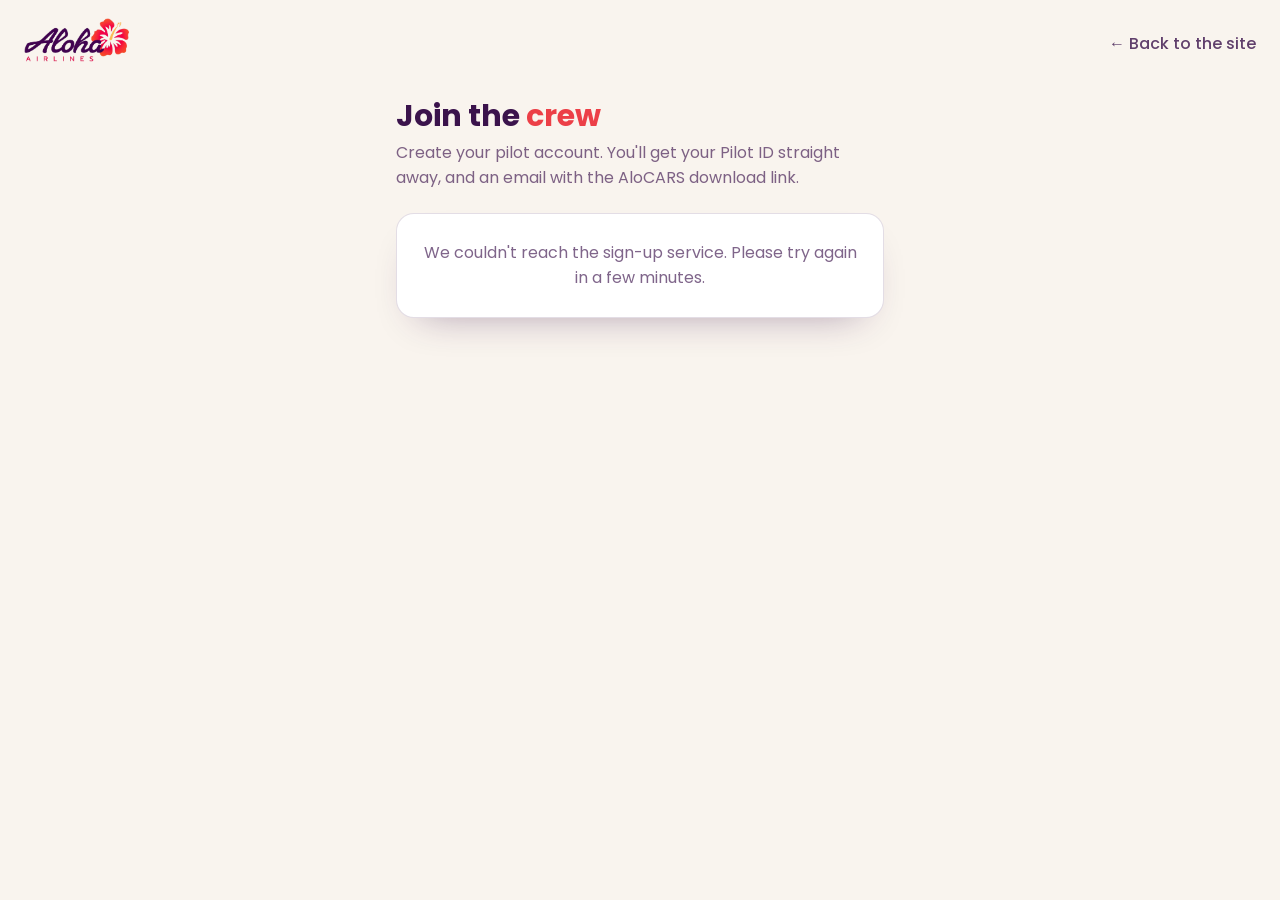
==== join/index.html @ 42bc6cd6 "Add the pilot sign-up page at /join/ (AloCARS accounts) Co-Authored-By: Claude Opus 5.5 <noreply@ant" ====
<!DOCTYPE html>
<html lang="en">
<head>
  <meta charset="UTF-8">
  <meta name="viewport" content="width=device-width, initial-scale=1.0">
  <title>Join Aloha Airlines Virtual</title>
  <meta name="description" content="Create your Aloha Airlines Virtual pilot account and get AloCARS.">
  <meta name="theme-color" content="#2b123d">
  <meta name="robots" content="noindex">
  <link rel="icon" type="image/x-icon" href="../Favicon.ico">
  <link rel="preconnect" href="https://fonts.googleapis.com">
  <link rel="preconnect" href="https://fonts.gstatic.com" crossorigin>
  <link href="https://fonts.googleapis.com/css2?family=Poppins:wght@300;400;500;600;700&display=swap" rel="stylesheet">
  <!-- New pilot sign-up for flyalohava.com/join/. It talks to the AloCARS server (acars.flyalohava.com),
       which creates the account, gives the Pilot ID and emails it with the AloCARS download link.
       Staff open or close sign-ups in the AloCARS console: Settings, Airline, New pilot sign-ups. -->
  <style>
    :root { --bg: #F9F4EE; --ink: #3B134C; --red: #EC3F47; --card: #fff; --line: rgba(59, 19, 76, .14); --muted: rgba(59, 19, 76, .65); --ok: #1f8a4c; }
    * { margin: 0; padding: 0; box-sizing: border-box; }
    body { font-family: 'Poppins', sans-serif; color: var(--ink); background: var(--bg); line-height: 1.6; min-height: 100vh; }
    .top { display: flex; align-items: center; justify-content: space-between; padding: 18px 24px; }
    .top img { height: 44px; width: auto; }
    .top a.back { color: var(--ink); text-decoration: none; font-weight: 500; opacity: .8; }
    .top a.back:hover { opacity: 1; }
    main { max-width: 520px; margin: 10px auto 60px; padding: 0 16px; }
    h1 { font-size: 30px; line-height: 1.2; margin-bottom: 6px; }
    h1 span { color: var(--red); }
    .lead { color: var(--muted); margin-bottom: 22px; }
    .card { background: var(--card); border-radius: 18px; padding: 26px; box-shadow: 0 18px 40px -24px rgba(59, 19, 76, .45); border: 1px solid var(--line); }
    label { display: block; font-weight: 600; font-size: 14px; margin-bottom: 14px; }
    input, select { display: block; width: 100%; margin-top: 6px; padding: 11px 13px; font: inherit; font-weight: 400; color: var(--ink);
      background: #fff; border: 1px solid var(--line); border-radius: 10px; }
    input:focus, select:focus { outline: 2px solid var(--red); outline-offset: 1px; border-color: transparent; }
    .row { display: grid; grid-template-columns: 1fr 1fr; gap: 12px; }
    @media (max-width: 480px) { .row { grid-template-columns: 1fr; } h1 { font-size: 26px; } .card { padding: 20px; } }
    .hint { font-weight: 400; font-size: 12px; color: var(--muted); }
    .hp { position: absolute; left: -9999px; width: 1px; height: 1px; overflow: hidden; }
    button, .btn { display: inline-block; width: 100%; padding: 13px 18px; border: 0; border-radius: 999px; background: var(--red); color: #fff;
      font: inherit; font-weight: 600; cursor: pointer; text-align: center; text-decoration: none; transition: transform .15s, box-shadow .15s; }
    button:hover, .btn:hover { transform: translateY(-1px); box-shadow: 0 10px 22px -12px var(--red); }
    button:disabled { opacity: .6; cursor: wait; transform: none; box-shadow: none; }
    .err { color: var(--red); font-size: 14px; min-height: 22px; margin: 4px 0 10px; }
    .note { text-align: center; color: var(--muted); }
    .pid { font-size: 34px; font-weight: 700; letter-spacing: .04em; text-align: center; margin: 8px 0; color: var(--ink); }
    .done h2 { text-align: center; margin-bottom: 4px; }
    .steps { margin: 18px 0; padding-left: 20px; }
    .steps li { margin-bottom: 6px; }
    .small { font-size: 12px; color: var(--muted); margin-top: 14px; text-align: center; }
    [hidden] { display: none !important; }
  </style>
</head>
<body>
  <header class="top">
    <a href="../"><img src="../Logo.png" alt="Aloha Airlines Virtual"></a>
    <a class="back" href="../">← Back to the site</a>
  </header>
  <main>
    <h1>Join the <span>crew</span></h1>
    <p class="lead">Create your pilot account. You'll get your Pilot ID straight away, and an email with the AloCARS download link.</p>

    <div class="card">
      <p class="note" id="loading">Loading…</p>
      <p class="note" id="closed" hidden>New pilot sign-ups are closed right now. Please check back later, or ask us on Discord.</p>

      <form id="join" hidden autocomplete="on">
        <label>Full name <span class="hint">as on your VATSIM account</span><input name="name" autocomplete="name" required maxlength="80"></label>
        <label>Email<input name="email" type="email" autocomplete="email" required maxlength="120"></label>
        <div class="row">
          <label>Password<input name="password" type="password" autocomplete="new-password" required minlength="8"></label>
          <label>Confirm password<input name="confirm" type="password" autocomplete="new-password" required minlength="8"></label>
        </div>
        <label>Home base<select name="home" id="home" required></select></label>
        <label class="hp" aria-hidden="true">Website<input name="website" tabindex="-1" autocomplete="off"></label>
        <div class="err" id="err" role="alert"></div>
        <button id="go">Create my account</button>
        <p class="small">At least 8 characters for the password. You can sign in to AloCARS with your Pilot ID or your email.</p>
      </form>

      <div class="done" id="done" hidden>
        <h2>Welcome aboard!</h2>
        <p class="note">Your Pilot ID is</p>
        <div class="pid" id="pid"></div>
        <p class="note" id="mailnote"></p>
        <ol class="steps">
          <li>Download and install AloCARS.</li>
          <li>Sign in with your Pilot ID (or email) and the password you just chose.</li>
          <li>Book your first flight and fly the Spirit of Aloha.</li>
        </ol>
        <a class="btn" id="dl" href="https://acars.flyalohava.com/download">Download AloCARS</a>
      </div>
    </div>
  </main>

  <script>
    'use strict';
    const API = 'https://acars.flyalohava.com';
    const $ = s => document.querySelector(s);
    const esc = s => String(s ?? '').replace(/[&<>"']/g, c => ({ '&': '&amp;', '<': '&lt;', '>': '&gt;', '"': '&quot;', "'": '&#39;' }[c]));
    async function call(method, path, body) {
      const res = await fetch(API + path, { method, headers: { 'Content-Type': 'application/json' }, body: body && JSON.stringify(body) });
      const data = await res.json().catch(() => ({}));
      if (!res.ok) throw new Error(data.error || 'Something went wrong. Please try again.');
      return data;
    }
    (async () => {
      const info = await call('GET', '/api/signup');
      $('#loading').hidden = true;
      if (info.downloadUrl) $('#dl').href = info.downloadUrl;
      if (!info.open) { $('#closed').hidden = false; return; }
      const bases = [...info.bases].sort((a, b) => a.icao.localeCompare(b.icao));
      $('#home').innerHTML = bases.map(b => `<option value="${esc(b.icao)}">${esc(b.icao)} · ${esc(b.name)}</option>`).join('');
      $('#join').hidden = false;
    })().catch(() => { $('#loading').hidden = true; $('#closed').textContent = "We couldn't reach the sign-up service. Please try again in a few minutes."; $('#closed').hidden = false; });

    $('#join').addEventListener('submit', async e => {
      e.preventDefault();
      const f = Object.fromEntries(new FormData(e.target));
      $('#err').textContent = '';
      if (f.password !== f.confirm) { $('#err').textContent = "The passwords don't match."; return; }
      $('#go').disabled = true; $('#go').textContent = 'Creating your account…';
      try {
        const r = await call('POST', '/api/auth/register', { name: f.name, email: f.email, password: f.password, home: f.home, website: f.website });
        $('#pid').textContent = r.id;
        $('#mailnote').textContent = r.emailed ? `We've also emailed it to ${f.email}, with the download link.` : 'Write it down. You can also sign in with your email address.';
        $('#join').hidden = true; $('#done').hidden = false;
        window.scrollTo({ top: 0, behavior: 'smooth' });
      } catch (err) {
        $('#err').textContent = err.message;
        $('#go').disabled = false; $('#go').textContent = 'Create my account';
      }
    });
  </script>
</body>
</html>
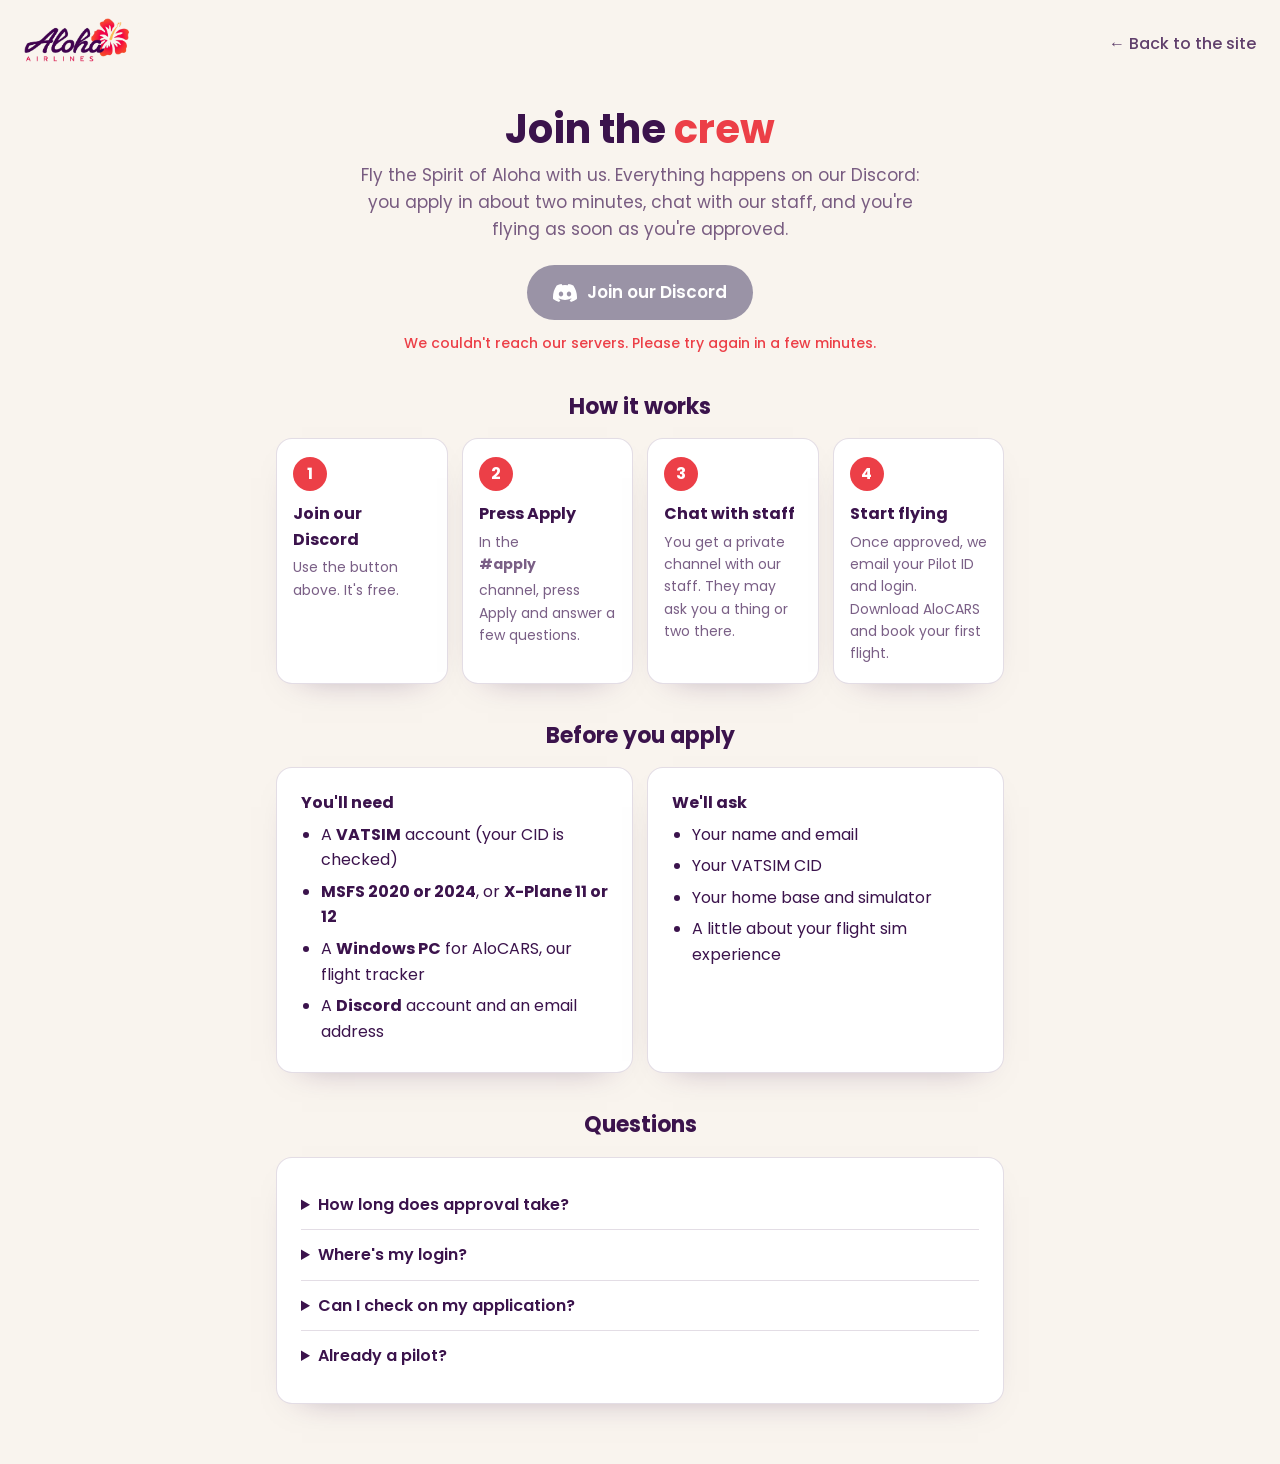
==== commit 31a5f9fe: "Join buttons go to the joining page; /join/ is now the Discord application landing page Co-Authored-" ====
--- a/join/index.html
+++ b/join/index.html
@@ -4,49 +4,54 @@
   <meta charset="UTF-8">
   <meta name="viewport" content="width=device-width, initial-scale=1.0">
   <title>Join Aloha Airlines Virtual</title>
-  <meta name="description" content="Create your Aloha Airlines Virtual pilot account and get AloCARS.">
+  <meta name="description" content="Fly with Aloha Airlines Virtual: join our Discord, apply in two minutes, and get your Pilot ID and AloCARS login.">
   <meta name="theme-color" content="#2b123d">
-  <meta name="robots" content="noindex">
   <link rel="icon" type="image/x-icon" href="../Favicon.ico">
   <link rel="preconnect" href="https://fonts.googleapis.com">
   <link rel="preconnect" href="https://fonts.gstatic.com" crossorigin>
   <link href="https://fonts.googleapis.com/css2?family=Poppins:wght@300;400;500;600;700&display=swap" rel="stylesheet">
-  <!-- New pilot sign-up for flyalohava.com/join/. It talks to the AloCARS server (acars.flyalohava.com),
-       which creates the account, gives the Pilot ID and emails it with the AloCARS download link.
-       Staff open or close sign-ups in the AloCARS console: Settings, Airline, New pilot sign-ups. -->
+  <!-- Joining landing page for flyalohava.com/join/. New pilots apply on the airline's Discord: the AloCARS Sync bot
+       takes the application, opens a private chat with staff, and on approval creates the AloCARS account and emails
+       the login. The Discord invite and whether applications are open come from the AloCARS server
+       (acars.flyalohava.com/api/signup); staff set both in the AloCARS console (Applications > Setup, Settings > Airline). -->
   <style>
-    :root { --bg: #F9F4EE; --ink: #3B134C; --red: #EC3F47; --card: #fff; --line: rgba(59, 19, 76, .14); --muted: rgba(59, 19, 76, .65); --ok: #1f8a4c; }
+    :root { --bg: #F9F4EE; --ink: #3B134C; --red: #EC3F47; --card: #fff; --line: rgba(59, 19, 76, .14); --muted: rgba(59, 19, 76, .68); --discord: #5865F2; }
     * { margin: 0; padding: 0; box-sizing: border-box; }
     body { font-family: 'Poppins', sans-serif; color: var(--ink); background: var(--bg); line-height: 1.6; min-height: 100vh; }
     .top { display: flex; align-items: center; justify-content: space-between; padding: 18px 24px; }
     .top img { height: 44px; width: auto; }
     .top a.back { color: var(--ink); text-decoration: none; font-weight: 500; opacity: .8; }
     .top a.back:hover { opacity: 1; }
-    main { max-width: 520px; margin: 10px auto 60px; padding: 0 16px; }
-    h1 { font-size: 30px; line-height: 1.2; margin-bottom: 6px; }
+    main { max-width: 760px; margin: 10px auto 60px; padding: 0 16px; }
+    .hero { text-align: center; margin: 18px 0 28px; }
+    h1 { font-size: 40px; line-height: 1.15; margin-bottom: 10px; }
     h1 span { color: var(--red); }
-    .lead { color: var(--muted); margin-bottom: 22px; }
-    .card { background: var(--card); border-radius: 18px; padding: 26px; box-shadow: 0 18px 40px -24px rgba(59, 19, 76, .45); border: 1px solid var(--line); }
-    label { display: block; font-weight: 600; font-size: 14px; margin-bottom: 14px; }
-    input, select { display: block; width: 100%; margin-top: 6px; padding: 11px 13px; font: inherit; font-weight: 400; color: var(--ink);
-      background: #fff; border: 1px solid var(--line); border-radius: 10px; }
-    input:focus, select:focus { outline: 2px solid var(--red); outline-offset: 1px; border-color: transparent; }
-    .row { display: grid; grid-template-columns: 1fr 1fr; gap: 12px; }
-    @media (max-width: 480px) { .row { grid-template-columns: 1fr; } h1 { font-size: 26px; } .card { padding: 20px; } }
-    .hint { font-weight: 400; font-size: 12px; color: var(--muted); }
-    .hp { position: absolute; left: -9999px; width: 1px; height: 1px; overflow: hidden; }
-    button, .btn { display: inline-block; width: 100%; padding: 13px 18px; border: 0; border-radius: 999px; background: var(--red); color: #fff;
-      font: inherit; font-weight: 600; cursor: pointer; text-align: center; text-decoration: none; transition: transform .15s, box-shadow .15s; }
-    button:hover, .btn:hover { transform: translateY(-1px); box-shadow: 0 10px 22px -12px var(--red); }
-    button:disabled { opacity: .6; cursor: wait; transform: none; box-shadow: none; }
-    .err { color: var(--red); font-size: 14px; min-height: 22px; margin: 4px 0 10px; }
-    .note { text-align: center; color: var(--muted); }
-    .pid { font-size: 34px; font-weight: 700; letter-spacing: .04em; text-align: center; margin: 8px 0; color: var(--ink); }
-    .done h2 { text-align: center; margin-bottom: 4px; }
-    .steps { margin: 18px 0; padding-left: 20px; }
-    .steps li { margin-bottom: 6px; }
-    .small { font-size: 12px; color: var(--muted); margin-top: 14px; text-align: center; }
-    [hidden] { display: none !important; }
+    .lead { color: var(--muted); max-width: 560px; margin: 0 auto 22px; font-size: 17px; }
+    .cta { display: inline-flex; align-items: center; gap: 10px; padding: 14px 26px; border-radius: 999px; background: var(--discord); color: #fff; font-weight: 600; font-size: 17px;
+      text-decoration: none; transition: transform .15s, box-shadow .15s; }
+    .cta:hover { transform: translateY(-1px); box-shadow: 0 12px 26px -12px var(--discord); }
+    .cta svg { width: 24px; height: 24px; fill: currentColor; }
+    .cta[aria-disabled="true"] { background: #9a93a6; pointer-events: none; }
+    .status { margin-top: 12px; font-size: 14px; color: var(--muted); min-height: 22px; }
+    .status.closed { color: var(--red); font-weight: 500; }
+    h2 { font-size: 22px; margin: 34px 0 14px; text-align: center; }
+    .steps { display: grid; grid-template-columns: repeat(4, 1fr); gap: 14px; counter-reset: step; }
+    .step { background: var(--card); border: 1px solid var(--line); border-radius: 16px; padding: 18px 16px; box-shadow: 0 14px 34px -26px rgba(59, 19, 76, .5); }
+    .step::before { counter-increment: step; content: counter(step); display: grid; place-items: center; width: 34px; height: 34px; border-radius: 50%;
+      background: var(--red); color: #fff; font-weight: 700; margin-bottom: 10px; }
+    .step b { display: block; margin-bottom: 4px; }
+    .step p { font-size: 14px; color: var(--muted); }
+    .card { background: var(--card); border: 1px solid var(--line); border-radius: 16px; padding: 22px 24px; box-shadow: 0 14px 34px -26px rgba(59, 19, 76, .5); }
+    .card ul { padding-left: 20px; }
+    .card li { margin: 6px 0; }
+    .two { display: grid; grid-template-columns: 1fr 1fr; gap: 14px; }
+    .small { font-size: 13px; color: var(--muted); }
+    .faq details { border-bottom: 1px solid var(--line); padding: 12px 0; }
+    .faq details:last-child { border-bottom: 0; }
+    .faq summary { cursor: pointer; font-weight: 600; }
+    .faq p { margin-top: 8px; color: var(--muted); font-size: 15px; }
+    @media (max-width: 720px) { .steps { grid-template-columns: 1fr 1fr; } .two { grid-template-columns: 1fr; } h1 { font-size: 32px; } }
+    @media (max-width: 420px) { .steps { grid-template-columns: 1fr; } }
   </style>
 </head>
 <body>
@@ -55,80 +60,62 @@
     <a class="back" href="../">← Back to the site</a>
   </header>
   <main>
-    <h1>Join the <span>crew</span></h1>
-    <p class="lead">Create your pilot account. You'll get your Pilot ID straight away, and an email with the AloCARS download link.</p>
+    <section class="hero">
+      <h1>Join the <span>crew</span></h1>
+      <p class="lead">Fly the Spirit of Aloha with us. Everything happens on our Discord: you apply in about two minutes, chat with our staff, and you're flying as soon as you're approved.</p>
+      <a class="cta" id="join" href="#" aria-disabled="true">
+        <svg viewBox="0 0 24 24" aria-hidden="true"><path d="M20.3 4.4A19.8 19.8 0 0 0 15.4 3l-.6 1.3a18.4 18.4 0 0 0-5.6 0L8.6 3a19.7 19.7 0 0 0-4.9 1.5C.6 9.1-.3 13.6.1 18.1a19.9 19.9 0 0 0 6 3l1.3-2.1a12.9 12.9 0 0 1-2-1l.5-.4a14.2 14.2 0 0 0 12.2 0l.5.4c-.6.4-1.3.7-2 1l1.3 2.1a19.8 19.8 0 0 0 6-3c.5-5.2-.9-9.7-3.6-13.7ZM8 15.4c-1.2 0-2.2-1.1-2.2-2.4S6.8 10.6 8 10.6s2.2 1.1 2.2 2.4-1 2.4-2.2 2.4Zm8 0c-1.2 0-2.2-1.1-2.2-2.4s1-2.4 2.2-2.4 2.2 1.1 2.2 2.4-1 2.4-2.2 2.4Z"/></svg>
+        <span id="join-text">Join our Discord</span>
+      </a>
+      <div class="status" id="status">Loading…</div>
+    </section>
 
-    <div class="card">
-      <p class="note" id="loading">Loading…</p>
-      <p class="note" id="closed" hidden>New pilot sign-ups are closed right now. Please check back later, or ask us on Discord.</p>
+    <h2>How it works</h2>
+    <div class="steps">
+      <div class="step"><b>Join our Discord</b><p>Use the button above. It's free.</p></div>
+      <div class="step"><b>Press Apply</b><p>In the <b>#apply</b> channel, press Apply and answer a few questions.</p></div>
+      <div class="step"><b>Chat with staff</b><p>You get a private channel with our staff. They may ask you a thing or two there.</p></div>
+      <div class="step"><b>Start flying</b><p>Once approved, we email your Pilot ID and login. Download AloCARS and book your first flight.</p></div>
+    </div>
 
-      <form id="join" hidden autocomplete="on">
-        <label>Full name <span class="hint">as on your VATSIM account</span><input name="name" autocomplete="name" required maxlength="80"></label>
-        <label>Email<input name="email" type="email" autocomplete="email" required maxlength="120"></label>
-        <div class="row">
-          <label>Password<input name="password" type="password" autocomplete="new-password" required minlength="8"></label>
-          <label>Confirm password<input name="confirm" type="password" autocomplete="new-password" required minlength="8"></label>
-        </div>
-        <label>Home base<select name="home" id="home" required></select></label>
-        <label class="hp" aria-hidden="true">Website<input name="website" tabindex="-1" autocomplete="off"></label>
-        <div class="err" id="err" role="alert"></div>
-        <button id="go">Create my account</button>
-        <p class="small">At least 8 characters for the password. You can sign in to AloCARS with your Pilot ID or your email.</p>
-      </form>
+    <h2>Before you apply</h2>
+    <div class="two">
+      <div class="card"><b>You'll need</b>
+        <ul>
+          <li>A <b>VATSIM</b> account (your CID is checked)</li>
+          <li><b>MSFS 2020 or 2024</b>, or <b>X-Plane 11 or 12</b></li>
+          <li>A <b>Windows PC</b> for AloCARS, our flight tracker</li>
+          <li>A <b>Discord</b> account and an email address</li>
+        </ul></div>
+      <div class="card"><b>We'll ask</b>
+        <ul>
+          <li>Your name and email</li>
+          <li>Your VATSIM CID</li>
+          <li>Your home base and simulator</li>
+          <li>A little about your flight sim experience</li>
+        </ul></div>
+    </div>
 
-      <div class="done" id="done" hidden>
-        <h2>Welcome aboard!</h2>
-        <p class="note">Your Pilot ID is</p>
-        <div class="pid" id="pid"></div>
-        <p class="note" id="mailnote"></p>
-        <ol class="steps">
-          <li>Download and install AloCARS.</li>
-          <li>Sign in with your Pilot ID (or email) and the password you just chose.</li>
-          <li>Book your first flight and fly the Spirit of Aloha.</li>
-        </ol>
-        <a class="btn" id="dl" href="https://acars.flyalohava.com/download">Download AloCARS</a>
-      </div>
+    <h2>Questions</h2>
+    <div class="card faq">
+      <details><summary>How long does approval take?</summary><p>Usually a day or two. Staff reply in your private channel, and you'll get a Discord notification when they do.</p></details>
+      <details><summary>Where's my login?</summary><p>When you're approved, we email your Pilot ID and password, and the bot posts your Pilot ID in your channel. Check your spam folder if the email doesn't show up.</p></details>
+      <details><summary>Can I check on my application?</summary><p>Yes. In <b>#apply</b>, press <b>Check my application</b> any time.</p></details>
+      <details><summary>Already a pilot?</summary><p><a href="https://acars.flyalohava.com/download">Download AloCARS</a> and sign in with your Pilot ID or email.</p></details>
     </div>
   </main>
 
   <script>
     'use strict';
     const API = 'https://acars.flyalohava.com';
-    const $ = s => document.querySelector(s);
-    const esc = s => String(s ?? '').replace(/[&<>"']/g, c => ({ '&': '&amp;', '<': '&lt;', '>': '&gt;', '"': '&quot;', "'": '&#39;' }[c]));
-    async function call(method, path, body) {
-      const res = await fetch(API + path, { method, headers: { 'Content-Type': 'application/json' }, body: body && JSON.stringify(body) });
-      const data = await res.json().catch(() => ({}));
-      if (!res.ok) throw new Error(data.error || 'Something went wrong. Please try again.');
-      return data;
-    }
-    (async () => {
-      const info = await call('GET', '/api/signup');
-      $('#loading').hidden = true;
-      if (info.downloadUrl) $('#dl').href = info.downloadUrl;
-      if (!info.open) { $('#closed').hidden = false; return; }
-      const bases = [...info.bases].sort((a, b) => a.icao.localeCompare(b.icao));
-      $('#home').innerHTML = bases.map(b => `<option value="${esc(b.icao)}">${esc(b.icao)} · ${esc(b.name)}</option>`).join('');
-      $('#join').hidden = false;
-    })().catch(() => { $('#loading').hidden = true; $('#closed').textContent = "We couldn't reach the sign-up service. Please try again in a few minutes."; $('#closed').hidden = false; });
-
-    $('#join').addEventListener('submit', async e => {
-      e.preventDefault();
-      const f = Object.fromEntries(new FormData(e.target));
-      $('#err').textContent = '';
-      if (f.password !== f.confirm) { $('#err').textContent = "The passwords don't match."; return; }
-      $('#go').disabled = true; $('#go').textContent = 'Creating your account…';
-      try {
-        const r = await call('POST', '/api/auth/register', { name: f.name, email: f.email, password: f.password, home: f.home, website: f.website });
-        $('#pid').textContent = r.id;
-        $('#mailnote').textContent = r.emailed ? `We've also emailed it to ${f.email}, with the download link.` : 'Write it down. You can also sign in with your email address.';
-        $('#join').hidden = true; $('#done').hidden = false;
-        window.scrollTo({ top: 0, behavior: 'smooth' });
-      } catch (err) {
-        $('#err').textContent = err.message;
-        $('#go').disabled = false; $('#go').textContent = 'Create my account';
-      }
-    });
+    const join = document.getElementById('join'), status = document.getElementById('status');
+    const show = (msg, closed) => { status.textContent = msg; status.classList.toggle('closed', !!closed); };
+    fetch(API + '/api/signup').then(r => r.json()).then(info => {
+      if (info.discordUrl) { join.href = info.discordUrl; join.setAttribute('aria-disabled', 'false'); join.target = '_blank'; join.rel = 'noopener'; }
+      if (!info.open) show('Applications are closed right now. You can still join our Discord and say aloha.', true);
+      else if (!info.discordUrl) show("Our Discord link isn't ready yet. Please check back soon.", true);
+      else show('Applications are open. See you on Discord!');
+    }).catch(() => show("We couldn't reach our servers. Please try again in a few minutes.", true));
   </script>
 </body>
 </html>
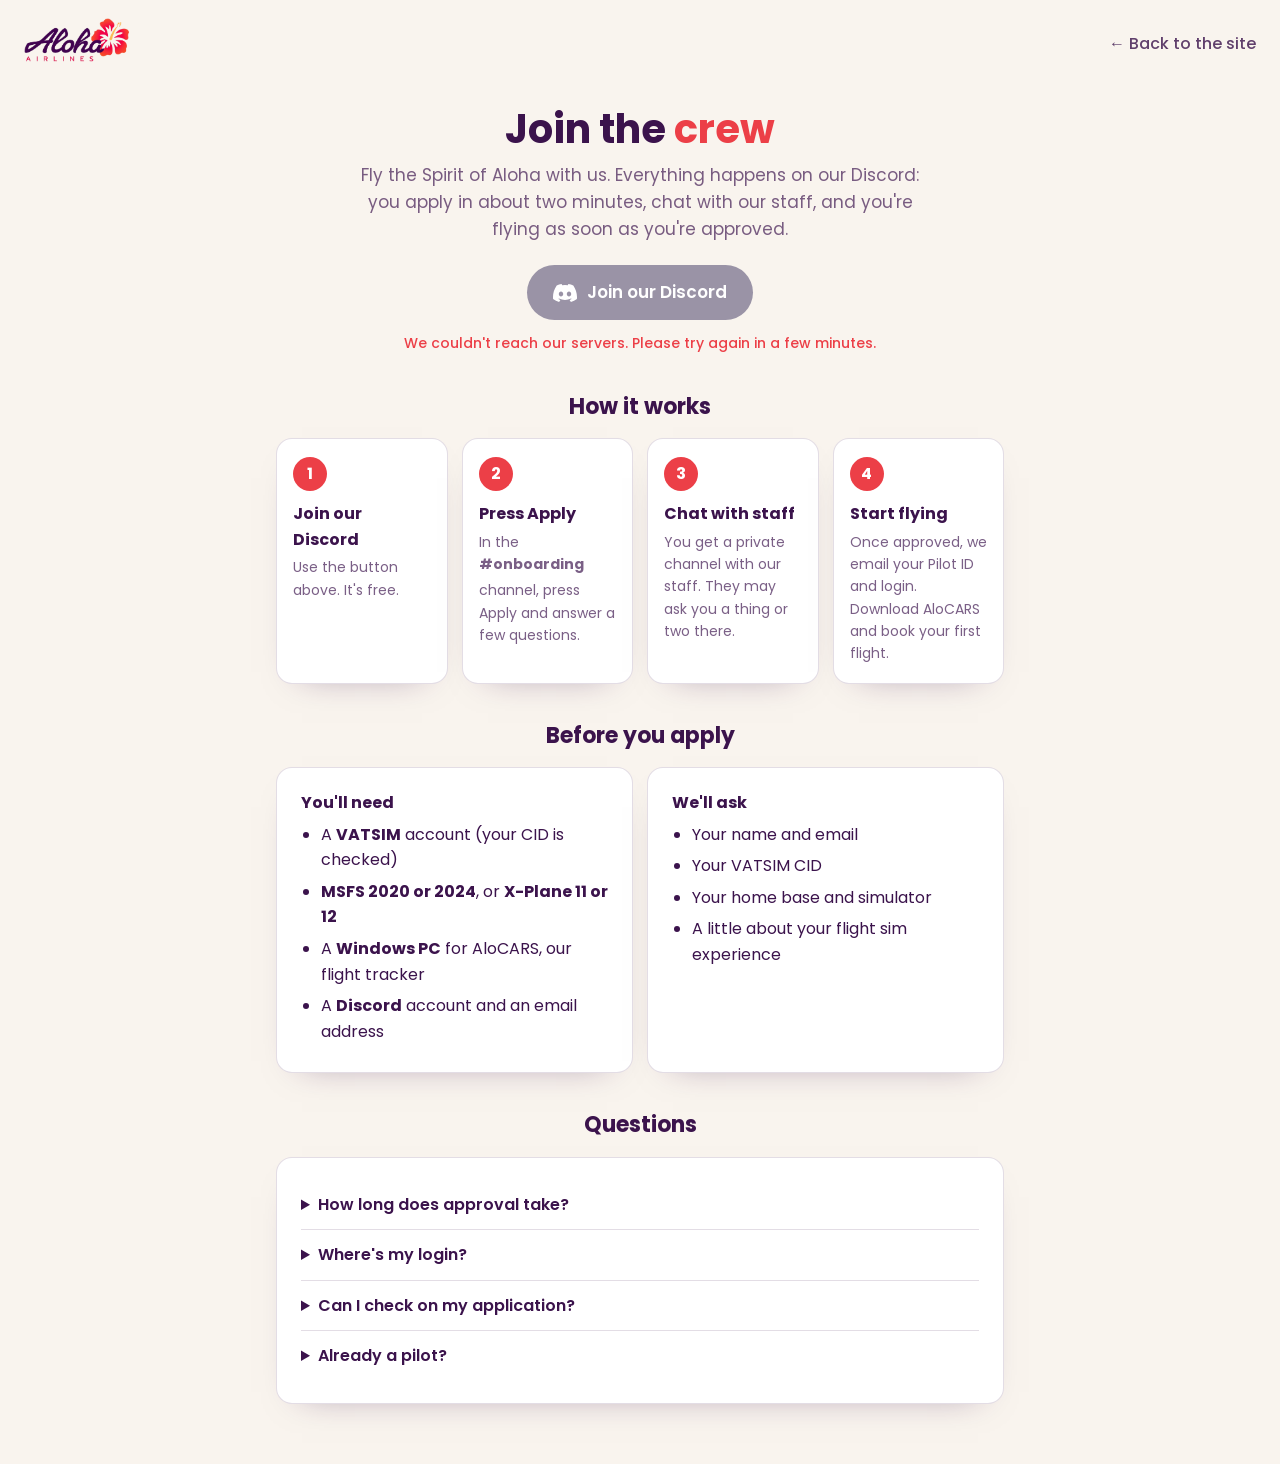
==== commit 13257de6: "Join page: the Apply card is in #onboarding Co-Authored-By: Claude Opus 5.5 <noreply@anthropic.com> " ====
--- a/join/index.html
+++ b/join/index.html
@@ -73,7 +73,7 @@
     <h2>How it works</h2>
     <div class="steps">
       <div class="step"><b>Join our Discord</b><p>Use the button above. It's free.</p></div>
-      <div class="step"><b>Press Apply</b><p>In the <b>#apply</b> channel, press Apply and answer a few questions.</p></div>
+      <div class="step"><b>Press Apply</b><p>In the <b>#onboarding</b> channel, press Apply and answer a few questions.</p></div>
       <div class="step"><b>Chat with staff</b><p>You get a private channel with our staff. They may ask you a thing or two there.</p></div>
       <div class="step"><b>Start flying</b><p>Once approved, we email your Pilot ID and login. Download AloCARS and book your first flight.</p></div>
     </div>
@@ -100,7 +100,7 @@
     <div class="card faq">
       <details><summary>How long does approval take?</summary><p>Usually a day or two. Staff reply in your private channel, and you'll get a Discord notification when they do.</p></details>
       <details><summary>Where's my login?</summary><p>When you're approved, we email your Pilot ID and password, and the bot posts your Pilot ID in your channel. Check your spam folder if the email doesn't show up.</p></details>
-      <details><summary>Can I check on my application?</summary><p>Yes. In <b>#apply</b>, press <b>Check my application</b> any time.</p></details>
+      <details><summary>Can I check on my application?</summary><p>Yes. In <b>#onboarding</b>, press <b>Check my application</b> any time.</p></details>
       <details><summary>Already a pilot?</summary><p><a href="https://acars.flyalohava.com/download">Download AloCARS</a> and sign in with your Pilot ID or email.</p></details>
     </div>
   </main>
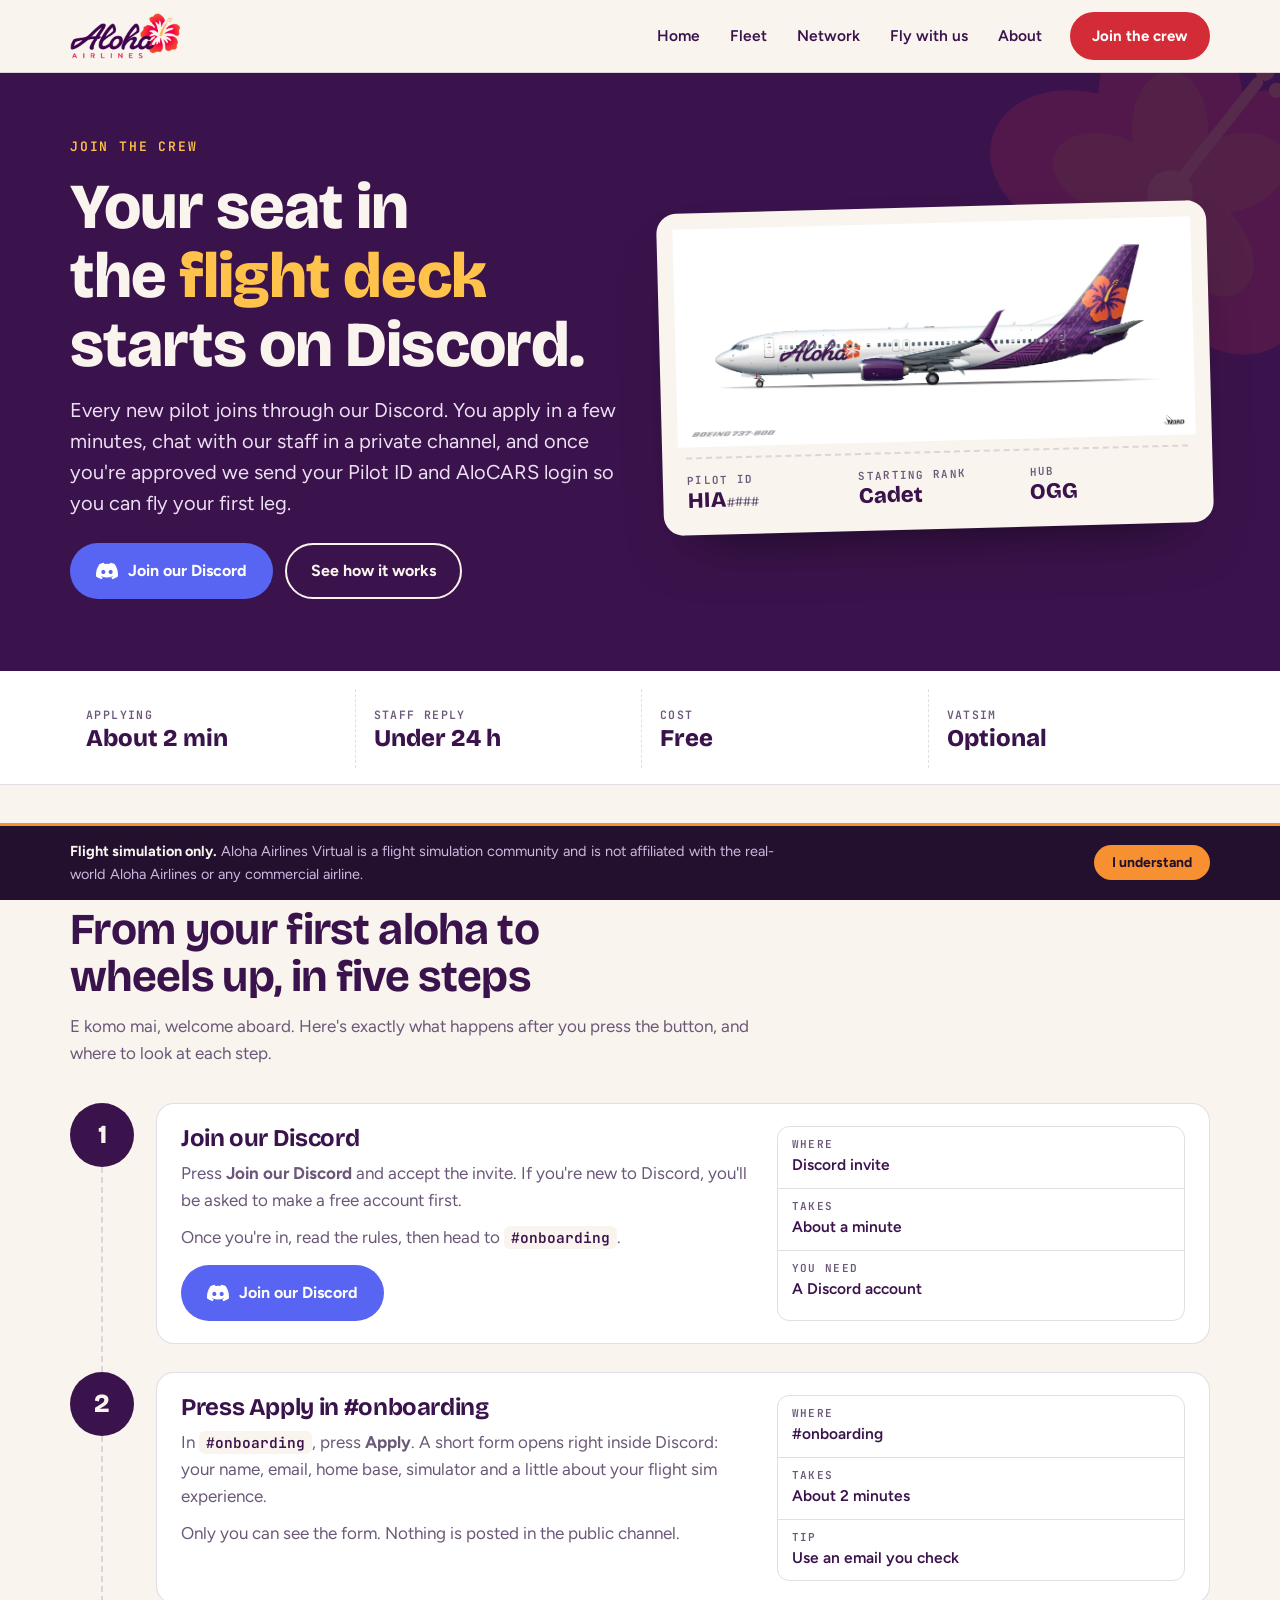
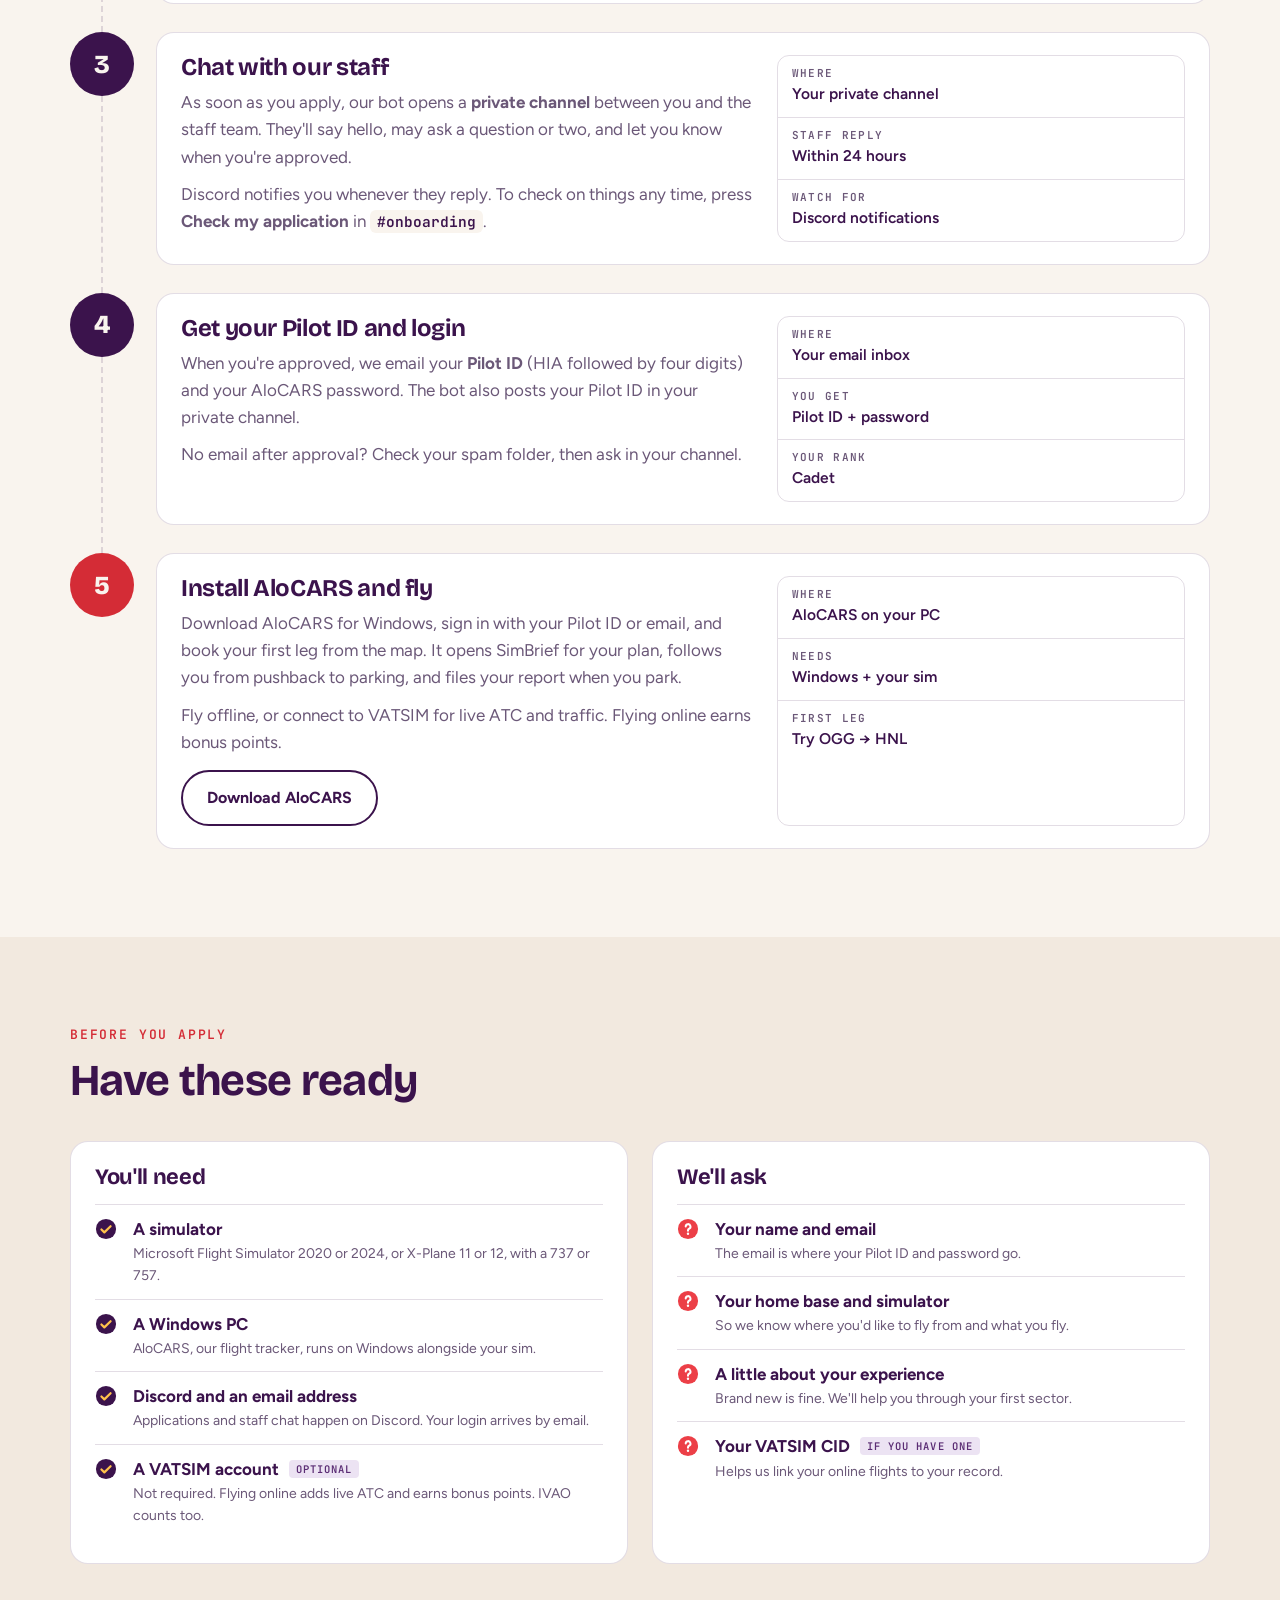
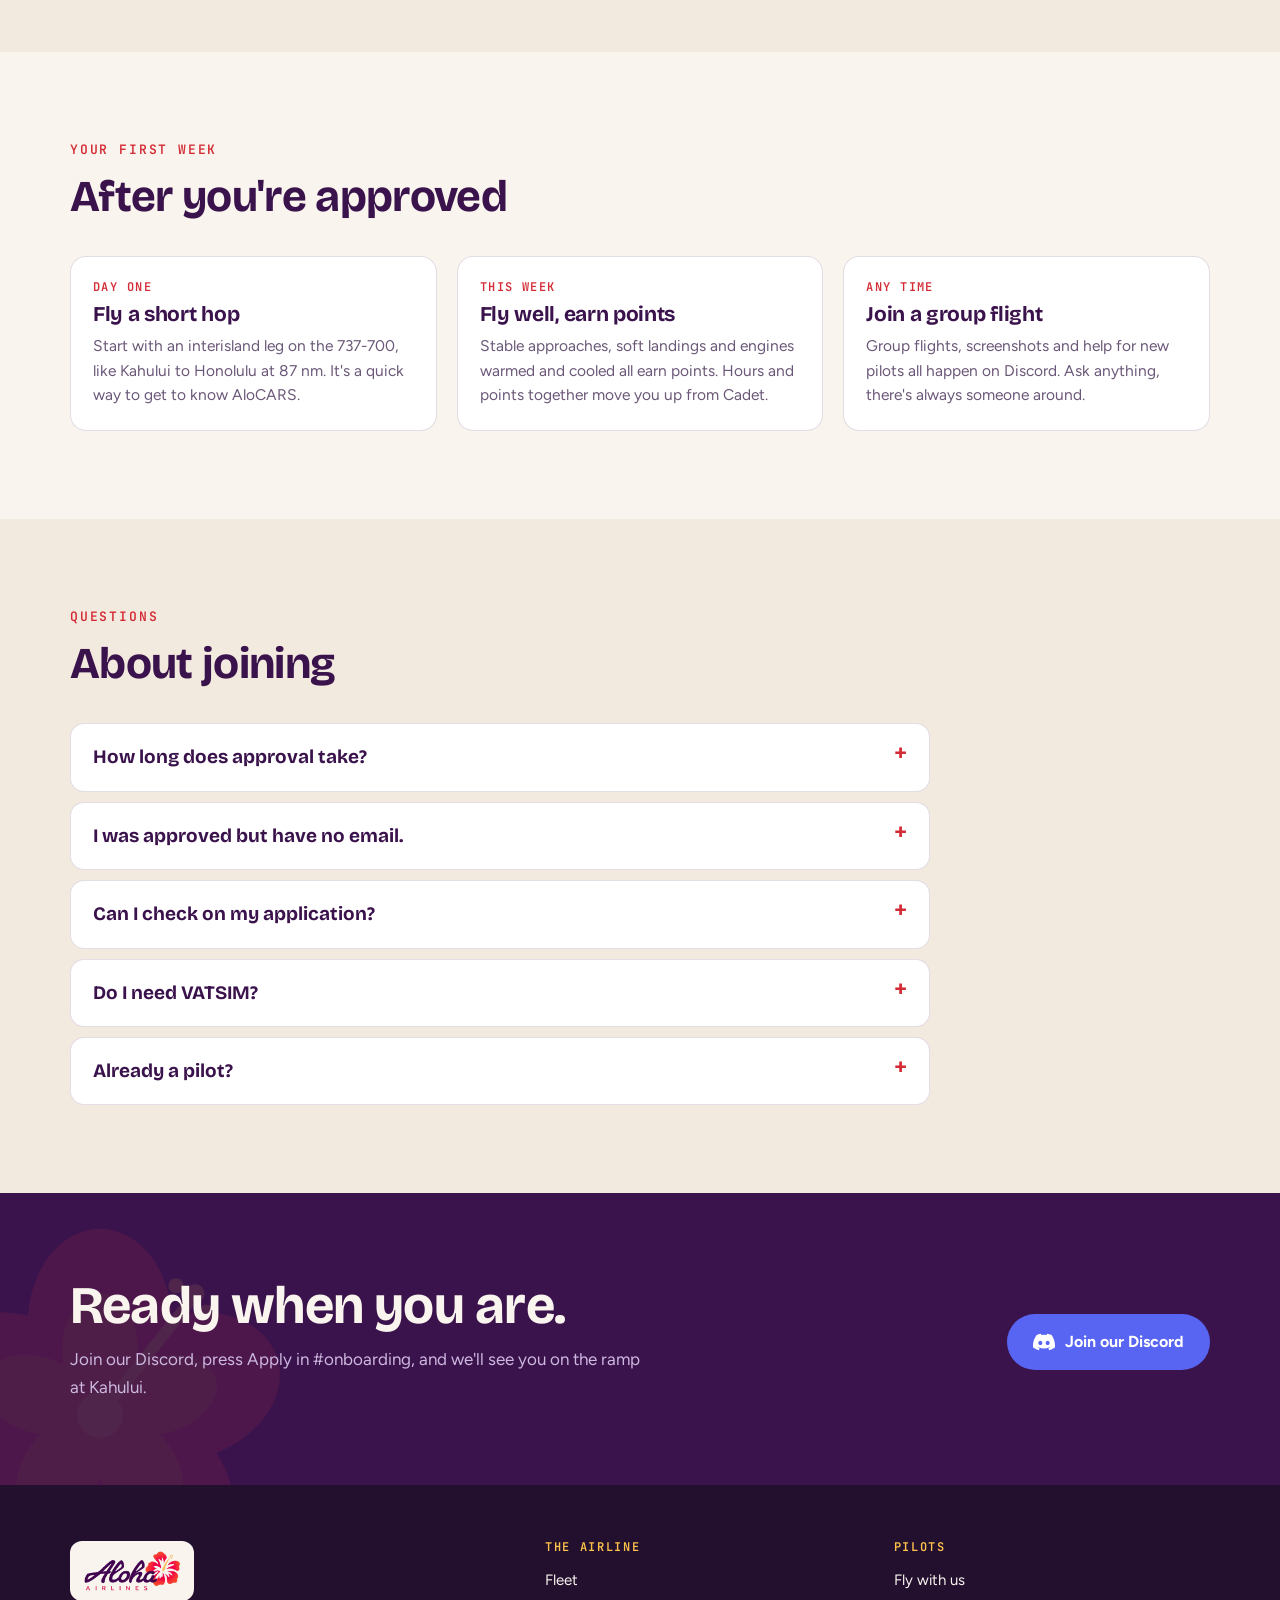
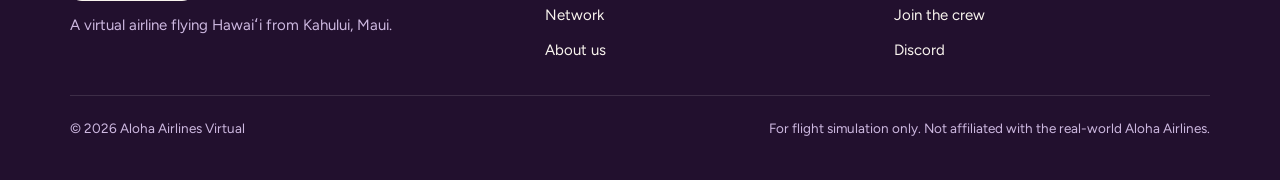
==== commit 1c4fb1c9: "Added files to update site Changed layout of entire site." ====
--- a/join/index.html
+++ b/join/index.html
@@ -1,121 +1,15 @@
 <!DOCTYPE html>
 <html lang="en">
 <head>
-  <meta charset="UTF-8">
-  <meta name="viewport" content="width=device-width, initial-scale=1.0">
-  <title>Join Aloha Airlines Virtual</title>
-  <meta name="description" content="Fly with Aloha Airlines Virtual: join our Discord, apply in two minutes, and get your Pilot ID and AloCARS login.">
-  <meta name="theme-color" content="#2b123d">
-  <link rel="icon" type="image/x-icon" href="../Favicon.ico">
-  <link rel="preconnect" href="https://fonts.googleapis.com">
-  <link rel="preconnect" href="https://fonts.gstatic.com" crossorigin>
-  <link href="https://fonts.googleapis.com/css2?family=Poppins:wght@300;400;500;600;700&display=swap" rel="stylesheet">
-  <!-- Joining landing page for flyalohava.com/join/. New pilots apply on the airline's Discord: the AloCARS Sync bot
-       takes the application, opens a private chat with staff, and on approval creates the AloCARS account and emails
-       the login. The Discord invite and whether applications are open come from the AloCARS server
-       (acars.flyalohava.com/api/signup); staff set both in the AloCARS console (Applications > Setup, Settings > Airline). -->
-  <style>
-    :root { --bg: #F9F4EE; --ink: #3B134C; --red: #EC3F47; --card: #fff; --line: rgba(59, 19, 76, .14); --muted: rgba(59, 19, 76, .68); --discord: #5865F2; }
-    * { margin: 0; padding: 0; box-sizing: border-box; }
-    body { font-family: 'Poppins', sans-serif; color: var(--ink); background: var(--bg); line-height: 1.6; min-height: 100vh; }
-    .top { display: flex; align-items: center; justify-content: space-between; padding: 18px 24px; }
-    .top img { height: 44px; width: auto; }
-    .top a.back { color: var(--ink); text-decoration: none; font-weight: 500; opacity: .8; }
-    .top a.back:hover { opacity: 1; }
-    main { max-width: 760px; margin: 10px auto 60px; padding: 0 16px; }
-    .hero { text-align: center; margin: 18px 0 28px; }
-    h1 { font-size: 40px; line-height: 1.15; margin-bottom: 10px; }
-    h1 span { color: var(--red); }
-    .lead { color: var(--muted); max-width: 560px; margin: 0 auto 22px; font-size: 17px; }
-    .cta { display: inline-flex; align-items: center; gap: 10px; padding: 14px 26px; border-radius: 999px; background: var(--discord); color: #fff; font-weight: 600; font-size: 17px;
-      text-decoration: none; transition: transform .15s, box-shadow .15s; }
-    .cta:hover { transform: translateY(-1px); box-shadow: 0 12px 26px -12px var(--discord); }
-    .cta svg { width: 24px; height: 24px; fill: currentColor; }
-    .cta[aria-disabled="true"] { background: #9a93a6; pointer-events: none; }
-    .status { margin-top: 12px; font-size: 14px; color: var(--muted); min-height: 22px; }
-    .status.closed { color: var(--red); font-weight: 500; }
-    h2 { font-size: 22px; margin: 34px 0 14px; text-align: center; }
-    .steps { display: grid; grid-template-columns: repeat(4, 1fr); gap: 14px; counter-reset: step; }
-    .step { background: var(--card); border: 1px solid var(--line); border-radius: 16px; padding: 18px 16px; box-shadow: 0 14px 34px -26px rgba(59, 19, 76, .5); }
-    .step::before { counter-increment: step; content: counter(step); display: grid; place-items: center; width: 34px; height: 34px; border-radius: 50%;
-      background: var(--red); color: #fff; font-weight: 700; margin-bottom: 10px; }
-    .step b { display: block; margin-bottom: 4px; }
-    .step p { font-size: 14px; color: var(--muted); }
-    .card { background: var(--card); border: 1px solid var(--line); border-radius: 16px; padding: 22px 24px; box-shadow: 0 14px 34px -26px rgba(59, 19, 76, .5); }
-    .card ul { padding-left: 20px; }
-    .card li { margin: 6px 0; }
-    .two { display: grid; grid-template-columns: 1fr 1fr; gap: 14px; }
-    .small { font-size: 13px; color: var(--muted); }
-    .faq details { border-bottom: 1px solid var(--line); padding: 12px 0; }
-    .faq details:last-child { border-bottom: 0; }
-    .faq summary { cursor: pointer; font-weight: 600; }
-    .faq p { margin-top: 8px; color: var(--muted); font-size: 15px; }
-    @media (max-width: 720px) { .steps { grid-template-columns: 1fr 1fr; } .two { grid-template-columns: 1fr; } h1 { font-size: 32px; } }
-    @media (max-width: 420px) { .steps { grid-template-columns: 1fr; } }
-  </style>
+<meta charset="utf-8">
+<title>Join Aloha Airlines Virtual</title>
+<meta name="viewport" content="width=device-width, initial-scale=1">
+<meta name="robots" content="noindex">
+<link rel="canonical" href="https://flyalohava.com/#join">
+<meta http-equiv="refresh" content="0; url=../#join">
+<script>location.replace('../#join');</script>
 </head>
-<body>
-  <header class="top">
-    <a href="../"><img src="../Logo.png" alt="Aloha Airlines Virtual"></a>
-    <a class="back" href="../">← Back to the site</a>
-  </header>
-  <main>
-    <section class="hero">
-      <h1>Join the <span>crew</span></h1>
-      <p class="lead">Fly the Spirit of Aloha with us. Everything happens on our Discord: you apply in about two minutes, chat with our staff, and you're flying as soon as you're approved.</p>
-      <a class="cta" id="join" href="#" aria-disabled="true">
-        <svg viewBox="0 0 24 24" aria-hidden="true"><path d="M20.3 4.4A19.8 19.8 0 0 0 15.4 3l-.6 1.3a18.4 18.4 0 0 0-5.6 0L8.6 3a19.7 19.7 0 0 0-4.9 1.5C.6 9.1-.3 13.6.1 18.1a19.9 19.9 0 0 0 6 3l1.3-2.1a12.9 12.9 0 0 1-2-1l.5-.4a14.2 14.2 0 0 0 12.2 0l.5.4c-.6.4-1.3.7-2 1l1.3 2.1a19.8 19.8 0 0 0 6-3c.5-5.2-.9-9.7-3.6-13.7ZM8 15.4c-1.2 0-2.2-1.1-2.2-2.4S6.8 10.6 8 10.6s2.2 1.1 2.2 2.4-1 2.4-2.2 2.4Zm8 0c-1.2 0-2.2-1.1-2.2-2.4s1-2.4 2.2-2.4 2.2 1.1 2.2 2.4-1 2.4-2.2 2.4Z"/></svg>
-        <span id="join-text">Join our Discord</span>
-      </a>
-      <div class="status" id="status">Loading…</div>
-    </section>
-
-    <h2>How it works</h2>
-    <div class="steps">
-      <div class="step"><b>Join our Discord</b><p>Use the button above. It's free.</p></div>
-      <div class="step"><b>Press Apply</b><p>In the <b>#onboarding</b> channel, press Apply and answer a few questions.</p></div>
-      <div class="step"><b>Chat with staff</b><p>You get a private channel with our staff. They may ask you a thing or two there.</p></div>
-      <div class="step"><b>Start flying</b><p>Once approved, we email your Pilot ID and login. Download AloCARS and book your first flight.</p></div>
-    </div>
-
-    <h2>Before you apply</h2>
-    <div class="two">
-      <div class="card"><b>You'll need</b>
-        <ul>
-          <li>A <b>VATSIM</b> account (your CID is checked)</li>
-          <li><b>MSFS 2020 or 2024</b>, or <b>X-Plane 11 or 12</b></li>
-          <li>A <b>Windows PC</b> for AloCARS, our flight tracker</li>
-          <li>A <b>Discord</b> account and an email address</li>
-        </ul></div>
-      <div class="card"><b>We'll ask</b>
-        <ul>
-          <li>Your name and email</li>
-          <li>Your VATSIM CID</li>
-          <li>Your home base and simulator</li>
-          <li>A little about your flight sim experience</li>
-        </ul></div>
-    </div>
-
-    <h2>Questions</h2>
-    <div class="card faq">
-      <details><summary>How long does approval take?</summary><p>Usually a day or two. Staff reply in your private channel, and you'll get a Discord notification when they do.</p></details>
-      <details><summary>Where's my login?</summary><p>When you're approved, we email your Pilot ID and password, and the bot posts your Pilot ID in your channel. Check your spam folder if the email doesn't show up.</p></details>
-      <details><summary>Can I check on my application?</summary><p>Yes. In <b>#onboarding</b>, press <b>Check my application</b> any time.</p></details>
-      <details><summary>Already a pilot?</summary><p><a href="https://acars.flyalohava.com/download">Download AloCARS</a> and sign in with your Pilot ID or email.</p></details>
-    </div>
-  </main>
-
-  <script>
-    'use strict';
-    const API = 'https://acars.flyalohava.com';
-    const join = document.getElementById('join'), status = document.getElementById('status');
-    const show = (msg, closed) => { status.textContent = msg; status.classList.toggle('closed', !!closed); };
-    fetch(API + '/api/signup').then(r => r.json()).then(info => {
-      if (info.discordUrl) { join.href = info.discordUrl; join.setAttribute('aria-disabled', 'false'); join.target = '_blank'; join.rel = 'noopener'; }
-      if (!info.open) show('Applications are closed right now. You can still join our Discord and say aloha.', true);
-      else if (!info.discordUrl) show("Our Discord link isn't ready yet. Please check back soon.", true);
-      else show('Applications are open. See you on Discord!');
-    }).catch(() => show("We couldn't reach our servers. Please try again in a few minutes.", true));
-  </script>
+<body style="font-family:system-ui,sans-serif;background:#f9f4ee;color:#3b134c;padding:40px">
+<p>The joining page has moved. <a href="../#join">Continue to Join the crew</a>.</p>
 </body>
 </html>
